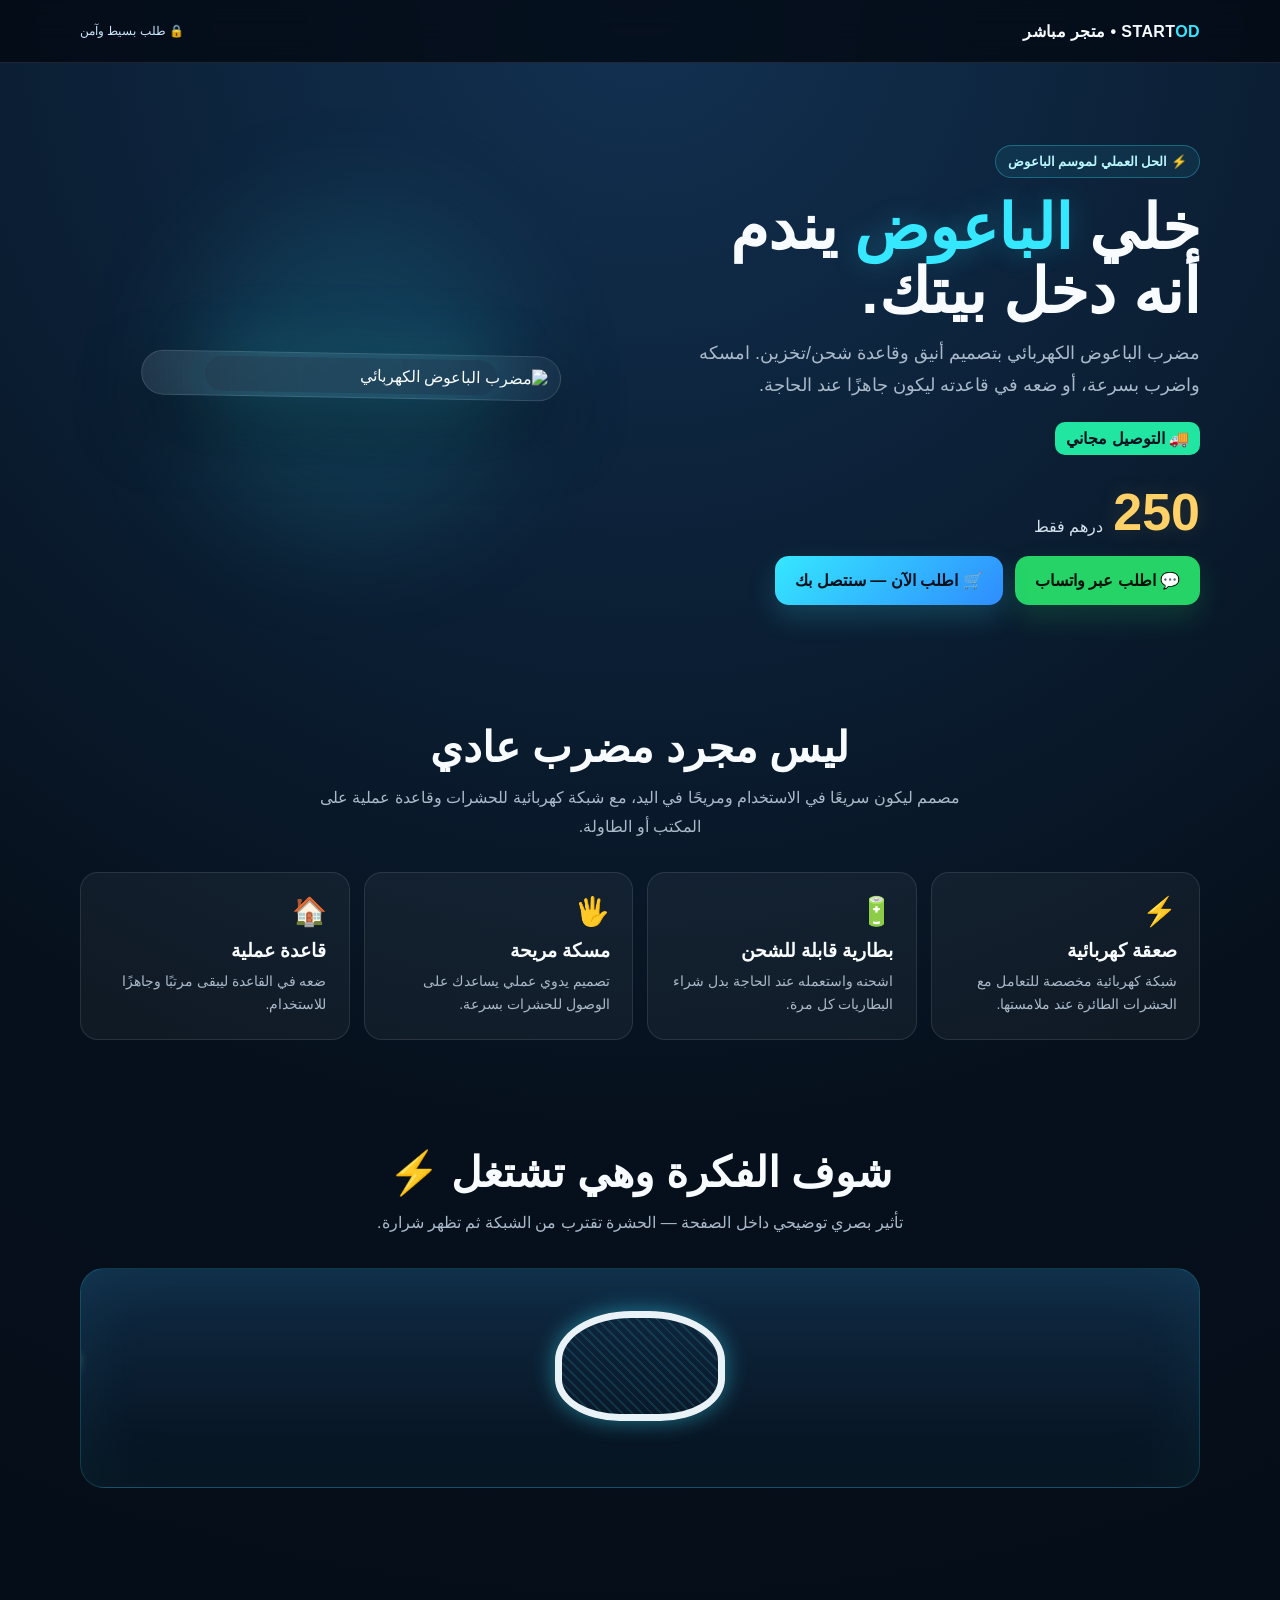
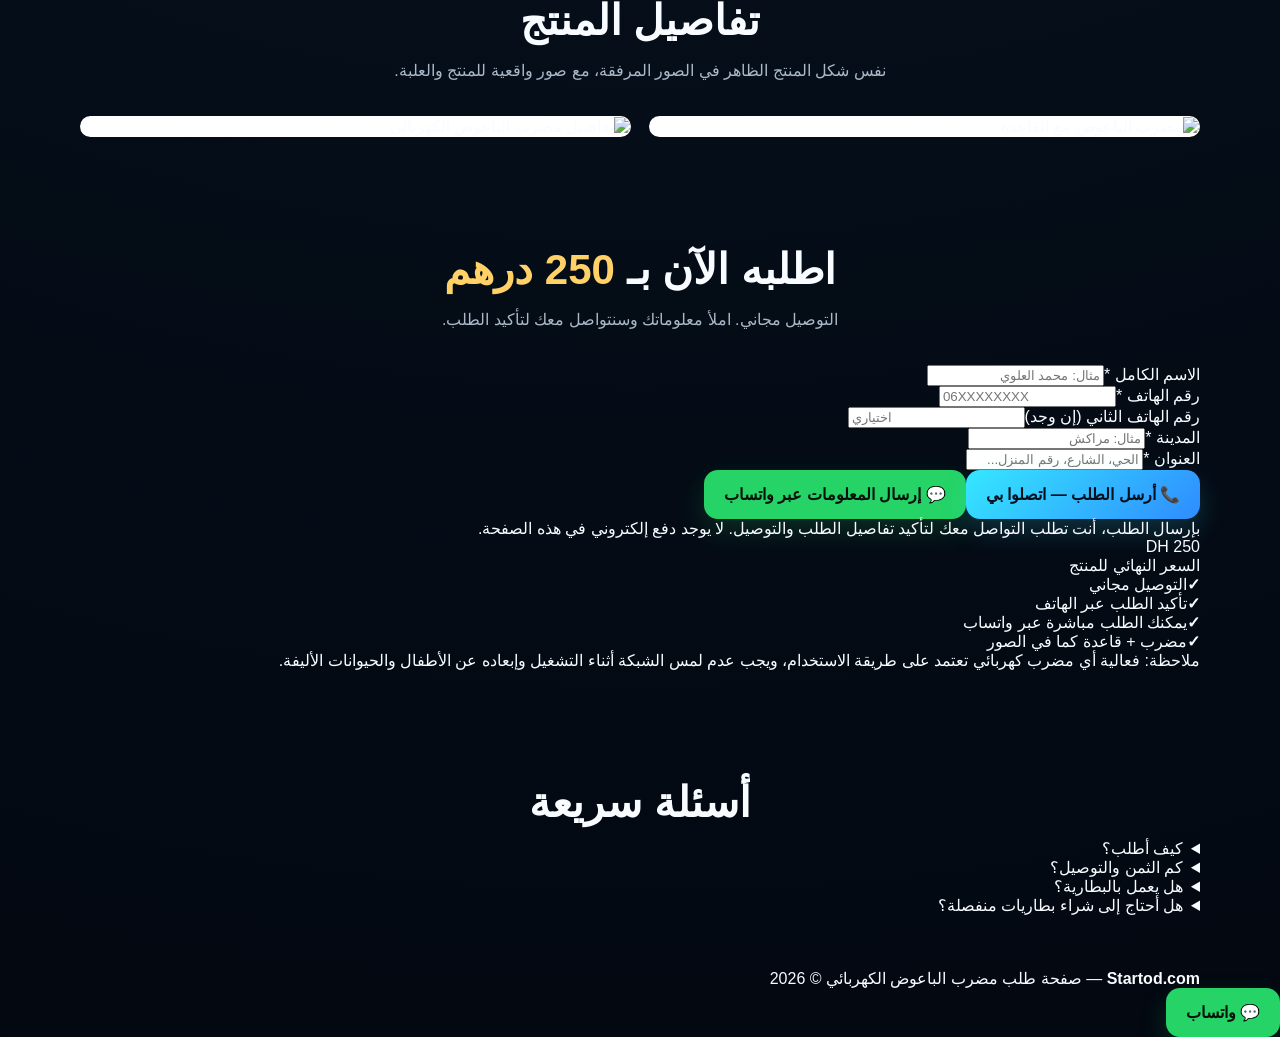
==== index.html @ a4f06d5b "Create mosquito electric swatter landing page" ====
<!doctype html>
<html lang="ar" dir="rtl">
<head>
<meta charset="utf-8">
<meta name="viewport" content="width=device-width,initial-scale=1">
<meta name="theme-color" content="#07111f">
<meta name="description" content="مضرب الباعوض الكهربائي — اطلب الآن بـ 250 درهم والتوصيل مجاني. طلب عبر واتساب أو اترك معلوماتك لنتصل بك.">
<title>مضرب الباعوض الكهربائي | 250 درهم والتوصيل مجاني</title>
<style>
:root{--bg:#06101c;--card:#0d1b2a;--card2:#10243a;--text:#f8fbff;--muted:#a9b9c9;--cyan:#35e7ff;--blue:#3b82f6;--green:#21e6a1;--yellow:#ffd166;--danger:#ff5470;--line:rgba(255,255,255,.1)}
*{box-sizing:border-box}html{scroll-behavior:smooth}body{margin:0;font-family:Tahoma,Arial,sans-serif;background:radial-gradient(circle at 50% 0,#123152 0,#06101c 42%,#030811 100%);color:var(--text);overflow-x:hidden}
a{text-decoration:none;color:inherit}.wrap{width:min(1120px,92%);margin:auto}.top{position:sticky;top:0;z-index:20;background:rgba(3,8,17,.78);backdrop-filter:blur(14px);border-bottom:1px solid var(--line)}.nav{height:62px;display:flex;align-items:center;justify-content:space-between}.brand{font-weight:900;letter-spacing:.4px}.brand span{color:var(--cyan)}.secure{font-size:12px;color:#cde7ff}
.hero{position:relative;padding:42px 0 24px}.hero-grid{display:grid;grid-template-columns:1fr 1fr;gap:38px;align-items:center}.badge{display:inline-flex;gap:8px;align-items:center;padding:8px 12px;border:1px solid rgba(53,231,255,.3);background:rgba(53,231,255,.08);border-radius:999px;color:#baf7ff;font-size:13px;font-weight:700}.hero h1{font-size:clamp(34px,5vw,62px);line-height:1.02;margin:18px 0 14px}.hero h1 em{font-style:normal;color:var(--cyan);text-shadow:0 0 28px rgba(53,231,255,.25)}.hero p{font-size:18px;line-height:1.8;color:var(--muted);margin:0 0 20px}.price{display:flex;align-items:end;gap:10px;margin:20px 0}.price strong{font-size:52px;line-height:.9;color:var(--yellow);text-shadow:0 0 22px rgba(255,209,102,.15)}.price small{color:#d6e2ed;font-size:16px}.shipping{display:inline-block;color:#07111f;background:var(--green);font-weight:900;border-radius:10px;padding:7px 11px;margin-bottom:14px}.actions{display:flex;gap:12px;flex-wrap:wrap}.btn{border:0;border-radius:14px;padding:15px 20px;font-size:16px;font-weight:900;cursor:pointer;display:inline-flex;justify-content:center;align-items:center;gap:9px;transition:.2s transform,.2s box-shadow}.btn:hover{transform:translateY(-2px)}.btn-wa{background:#25d366;color:#06110a;box-shadow:0 12px 28px rgba(37,211,102,.18)}.btn-order{background:linear-gradient(135deg,var(--cyan),#2f8cff);color:#04101b;box-shadow:0 12px 28px rgba(53,231,255,.18)}.btn-ghost{background:transparent;color:white;border:1px solid var(--line)}
.product{position:relative;min-height:540px;display:grid;place-items:center}.product::before{content:"";position:absolute;width:330px;height:330px;border-radius:50%;background:rgba(53,231,255,.12);filter:blur(55px)}.product-card{position:relative;width:min(420px,100%);border:1px solid rgba(255,255,255,.12);border-radius:28px;background:linear-gradient(145deg,rgba(255,255,255,.1),rgba(255,255,255,.035));padding:12px;box-shadow:0 28px 70px rgba(0,0,0,.45);transform:rotate(1deg)}.product-card img{width:100%;display:block;border-radius:20px}.glow{position:absolute;inset:10% 15%;border-radius:30px;box-shadow:0 0 70px rgba(53,231,255,.25);pointer-events:none}
.section{padding:54px 0}.section h2{text-align:center;font-size:clamp(28px,4vw,42px);margin:0 0 12px}.section .sub{text-align:center;color:var(--muted);margin:0 auto 30px;max-width:650px;line-height:1.8}.features{display:grid;grid-template-columns:repeat(4,1fr);gap:14px}.feature{padding:22px;border:1px solid var(--line);background:rgba(255,255,255,.045);border-radius:18px}.icon{font-size:28px}.feature h3{margin:12px 0 8px}.feature p{margin:0;color:var(--muted);line-height:1.7;font-size:14px}
.showcase{display:grid;grid-template-columns:1fr 1fr;gap:18px}.showcase img{width:100%;border-radius:22px;border:1px solid var(--line);background:#fff}
.demo{position:relative;height:220px;overflow:hidden;border-radius:24px;border:1px solid rgba(53,231,255,.2);background:linear-gradient(180deg,#102b45,#06101c);box-shadow:inset 0 0 70px rgba(53,231,255,.07)}.lamp{position:absolute;left:50%;top:42px;transform:translateX(-50%);width:170px;height:110px;border:7px solid #e9f3f7;border-radius:45% 45% 38% 38%;background:repeating-linear-gradient(45deg,rgba(53,231,255,.12) 0 2px,transparent 2px 7px);box-shadow:0 0 22px rgba(53,231,255,.45)}.zap{position:absolute;left:50%;top:83px;transform:translate(-50%,-50%);font-size:52px;opacity:0;animation:zap 2.8s infinite}.mosq{position:absolute;font-size:24px;filter:drop-shadow(0 0 5px #fff);animation:fly 7s linear infinite}.m1{top:30px;left:-40px}.m2{top:155px;left:105%;animation-delay:1.5s}.m3{top:80px;left:-30px;animation-delay:3s}.kill{position:absolute;font-size:24px;opacity:0;animation:kill 7s linear infinite}.k1{top:80px;left:50%;animation-delay:1.2s}.k2{top:100px;left:50%;animation-delay:4.2s}
@keyframes fly{0%{transform:translateX(0) rotate(0)}45%{transform:translateX(45vw) translateY(55px) rotate(20deg)}55%{transform:translateX(50vw) translateY(40px) rotate(-10deg);opacity:1}100%{transform:translateX(110vw) translateY(-40px);opacity:0}}@keyframes zap{0%,55%{opacity:0;transform:translate(-50%,-50%) scale(.7)}58%,65%{opacity:1;transform:translate(-50%,-50%) scale(1.15)}70%,100%{opacity:0}}@keyframes kill{0%,56%{opacity:0;transform:scale(.5) rotate(0)}60%,70%{opacity:1;transform:scale(1.25) rotate(35deg)}100%{opacity:0;transform:scale(.2) rotate(100deg) translateY(50px)}
.order{padding:22px;background:linear-gradient(145deg,rgba(255,255,255,.08),rgba(255,255,255,.035));border:1px solid var(--line);border-radius:24px}.order-grid{display:grid;grid-template-columns:1fr 1fr;gap:24px}.form{display:grid;gap:13px}.field{display:grid;gap:7px}.field label{font-size:13px;color:#dce9f3;font-weight:700}.field input{width:100%;padding:15px 14px;border-radius:12px;border:1px solid rgba(255,255,255,.13);background:#071421;color:white;outline:none;font-size:16px}.field input:focus{border-color:var(--cyan);box-shadow:0 0 0 3px rgba(53,231,255,.08)}.form-note{font-size:12px;color:var(--muted);line-height:1.7}.form-status{min-height:22px;font-size:14px;font-weight:700}.side{padding:26px;border-radius:20px;background:#081522;border:1px solid var(--line);height:max-content}.side .big{font-size:42px;color:var(--yellow);font-weight:900}.checklist{display:grid;gap:11px;margin:20px 0}.check{display:flex;gap:10px;align-items:flex-start;color:#d7e4ed}.check b{color:var(--green)}.mini{font-size:12px;color:#93a7b7;line-height:1.7}
.faq{display:grid;gap:10px;max-width:820px;margin:auto}.faq details{background:rgba(255,255,255,.045);border:1px solid var(--line);border-radius:15px;padding:17px}.faq summary{cursor:pointer;font-weight:800}.faq p{color:var(--muted);line-height:1.8;margin:12px 0 0}
.footer{padding:32px 0 90px;border-top:1px solid var(--line);color:#8ea0b0;text-align:center;font-size:13px}.footer b{color:#dce9f3}.float{position:fixed;left:16px;bottom:16px;z-index:30}.float .btn{padding:14px 17px;border-radius:999px}
.toast{position:fixed;right:16px;bottom:16px;z-index:40;background:#0c1c2b;border:1px solid rgba(53,231,255,.25);padding:13px 15px;border-radius:14px;box-shadow:0 15px 45px rgba(0,0,0,.4);transform:translateY(130px);opacity:0;transition:.35s;max-width:300px;font-size:13px}.toast.show{transform:none;opacity:1}
@media(max-width:820px){.hero-grid,.order-grid,.showcase{grid-template-columns:1fr}.hero{padding-top:28px}.product{min-height:420px}.features{grid-template-columns:1fr 1fr}.hero h1{font-size:42px}.price strong{font-size:46px}}
@media(max-width:480px){.wrap{width:min(94%,560px)}.features{grid-template-columns:1fr}.actions .btn{width:100%}.product-card{max-width:330px}.section{padding:42px 0}.float{left:10px;right:10px}.float .btn{width:100%}}
</style>
</head>
<body>
<div class="top"><div class="wrap nav"><div class="brand">START<span>OD</span> • متجر مباشر</div><div class="secure">🔒 طلب بسيط وآمن</div></div></div>
<main>
<section class="hero"><div class="wrap hero-grid"><div>
<span class="badge">⚡ الحل العملي لموسم الباعوض</span>
<h1>خلي <em>الباعوض</em> يندم أنه دخل بيتك.</h1>
<p>مضرب الباعوض الكهربائي بتصميم أنيق وقاعدة شحن/تخزين. امسكه واضرب بسرعة، أو ضعه في قاعدته ليكون جاهزًا عند الحاجة.</p>
<div class="shipping">🚚 التوصيل مجاني</div>
<div class="price"><strong>250</strong><small>درهم فقط</small></div>
<div class="actions"><a class="btn btn-wa" id="heroWa" href="#" target="_blank" rel="noopener">💬 اطلب عبر واتساب</a><a class="btn btn-order" href="#order">🛒 اطلب الآن — سنتصل بك</a></div>
</div><div class="product"><div class="product-card"><div class="glow"></div><img alt="مضرب الباعوض الكهربائي" src="data:image/jpeg;base64,''' + img1 + '''"></div></div></div></section>
<section class="section"><div class="wrap"><h2>ليس مجرد مضرب عادي</h2><p class="sub">مصمم ليكون سريعًا في الاستخدام ومريحًا في اليد، مع شبكة كهربائية للحشرات وقاعدة عملية على المكتب أو الطاولة.</p><div class="features">
<div class="feature"><div class="icon">⚡</div><h3>صعقة كهربائية</h3><p>شبكة كهربائية مخصصة للتعامل مع الحشرات الطائرة عند ملامستها.</p></div><div class="feature"><div class="icon">🔋</div><h3>بطارية قابلة للشحن</h3><p>اشحنه واستعمله عند الحاجة بدل شراء البطاريات كل مرة.</p></div><div class="feature"><div class="icon">🖐️</div><h3>مسكة مريحة</h3><p>تصميم يدوي عملي يساعدك على الوصول للحشرات بسرعة.</p></div><div class="feature"><div class="icon">🏠</div><h3>قاعدة عملية</h3><p>ضعه في القاعدة ليبقى مرتبًا وجاهزًا للاستخدام.</p></div>
</div></div></section>
<section class="section"><div class="wrap"><h2>شوف الفكرة وهي تشتغل ⚡</h2><p class="sub">تأثير بصري توضيحي داخل الصفحة — الحشرة تقترب من الشبكة ثم تظهر شرارة.</p><div class="demo"><div class="lamp"></div><div class="zap">⚡</div><div class="mosq m1">🦟</div><div class="mosq m2">🦟</div><div class="mosq m3">🦟</div><div class="kill k1">💥</div><div class="kill k2">💥</div></div></div></section>
<section class="section"><div class="wrap"><h2>تفاصيل المنتج</h2><p class="sub">نفس شكل المنتج الظاهر في الصور المرفقة، مع صور واقعية للمنتج والعلبة.</p><div class="showcase"><img alt="مضرب الباعوض مع القاعدة" src="data:image/jpeg;base64,''' + img2 + '''"><img alt="تفاصيل مضرب الباعوض الكهربائي" src="data:image/jpeg;base64,''' + img1 + '''"></div></div></section>
<section class="section" id="order"><div class="wrap"><h2>اطلبه الآن بـ <span style="color:var(--yellow)">250 درهم</span></h2><p class="sub">التوصيل مجاني. املأ معلوماتك وسنتواصل معك لتأكيد الطلب.</p><div class="order-grid"><div class="order"><form class="form" id="orderForm">
<div class="field"><label>الاسم الكامل *</label><input name="fullName" autocomplete="name" required placeholder="مثال: محمد العلوي"></div><div class="field"><label>رقم الهاتف *</label><input name="phone" type="tel" inputmode="tel" autocomplete="tel" required placeholder="06XXXXXXXX"></div><div class="field"><label>رقم الهاتف الثاني (إن وجد)</label><input name="phone2" type="tel" inputmode="tel" placeholder="اختياري"></div><div class="field"><label>المدينة *</label><input name="city" autocomplete="address-level2" required placeholder="مثال: مراكش"></div><div class="field"><label>العنوان *</label><input name="address" autocomplete="street-address" required placeholder="الحي، الشارع، رقم المنزل..."></div>
<button class="btn btn-order" type="submit">📞 أرسل الطلب — اتصلوا بي</button><button class="btn btn-wa" type="button" id="formWa">💬 إرسال المعلومات عبر واتساب</button><div class="form-status" id="status"></div><div class="form-note">بإرسال الطلب، أنت تطلب التواصل معك لتأكيد تفاصيل الطلب والتوصيل. لا يوجد دفع إلكتروني في هذه الصفحة.</div>
</form></div><aside class="side"><div class="big">250 DH</div><div>السعر النهائي للمنتج</div><div class="checklist"><div class="check"><b>✓</b><span>التوصيل مجاني</span></div><div class="check"><b>✓</b><span>تأكيد الطلب عبر الهاتف</span></div><div class="check"><b>✓</b><span>يمكنك الطلب مباشرة عبر واتساب</span></div><div class="check"><b>✓</b><span>مضرب + قاعدة كما في الصور</span></div></div><div class="mini">ملاحظة: فعالية أي مضرب كهربائي تعتمد على طريقة الاستخدام، ويجب عدم لمس الشبكة أثناء التشغيل وإبعاده عن الأطفال والحيوانات الأليفة.</div></aside></div></div></section>
<section class="section"><div class="wrap"><h2>أسئلة سريعة</h2><div class="faq"><details><summary>كيف أطلب؟</summary><p>إما تضغط على واتساب وترسل الطلب، أو تملأ النموذج وسنتصل بك لتأكيده.</p></details><details><summary>كم الثمن والتوصيل؟</summary><p>الثمن 250 درهم والتوصيل مجاني حسب العرض المعروض في هذه الصفحة.</p></details><details><summary>هل يعمل بالبطارية؟</summary><p>نعم، هذا الموديل مصمم ببطارية قابلة للشحن وقاعدة عملية للاحتفاظ به.</p></details><details><summary>هل أحتاج إلى شراء بطاريات منفصلة؟</summary><p>لا، يتم شحن البطارية بدل الاعتماد على بطاريات قابلة للاستبدال.</p></details></div></div></section>
</main><footer class="footer"><div class="wrap"><b>Startod.com</b> — صفحة طلب مضرب الباعوض الكهربائي © 2026</div></footer><div class="float"><a class="btn btn-wa" id="floatWa" href="#" target="_blank" rel="noopener">💬 واتساب</a></div><div class="toast" id="toast"></div>
<script>
const WHATSAPP="212715085109";
const GOOGLE_SCRIPT_URL="YOUR_GOOGLE_APPS_SCRIPT_WEB_APP_URL";
const waUrl="https://wa.me/"+WHATSAPP+"?text="+encodeURIComponent("السلام عليكم، أريد طلب مضرب الباعوض الكهربائي بسعر 250 درهم والتوصيل مجاني.");
["heroWa","floatWa"].forEach(id=>document.getElementById(id).href=waUrl);
const form=document.getElementById("orderForm"),status=document.getElementById("status"),toast=document.getElementById("toast");
function showToast(t){toast.textContent=t;toast.classList.add("show");setTimeout(()=>toast.classList.remove("show"),4200)}
function values(){return Object.fromEntries(new FormData(form).entries())}
function waWithForm(){const v=values();if(!v.fullName||!v.phone||!v.city||!v.address){form.reportValidity();return}const text=`السلام عليكم، أريد طلب مضرب الباعوض الكهربائي.\n\nالاسم: ${v.fullName}\nالهاتف: ${v.phone}\nالهاتف الثاني: ${v.phone2||"—"}\nالمدينة: ${v.city}\nالعنوان: ${v.address}\n\nالسعر: 250 درهم\nالتوصيل: مجاني`;window.open("https://wa.me/"+WHATSAPP+"?text="+encodeURIComponent(text),"_blank","noopener")}
document.getElementById("formWa").addEventListener("click",waWithForm);
form.addEventListener("submit",async e=>{e.preventDefault();const v=values();status.textContent="";if(GOOGLE_SCRIPT_URL==="YOUR_GOOGLE_APPS_SCRIPT_WEB_APP_URL"){status.textContent="⚠️ النموذج جاهز، لكن يجب إضافة رابط Google Apps Script في إعدادات الصفحة.";status.style.color="#ffd166";return}const payload={...v,product:"مضرب الباعوض الكهربائي",price:250,currency:"MAD",source:location.hostname||"Startod.com",createdAt:new Date().toISOString()};const btn=form.querySelector('button[type="submit"]');btn.disabled=true;btn.textContent="⏳ جارٍ إرسال الطلب...";try{await fetch(GOOGLE_SCRIPT_URL,{method:"POST",mode:"no-cors",headers:{"Content-Type":"text/plain;charset=utf-8"},body:JSON.stringify(payload)});status.textContent="✅ تم إرسال معلوماتك. سنتواصل معك لتأكيد الطلب.";status.style.color="#21e6a1";form.reset();showToast("تم تسجيل الطلب — شكرًا لثقتك ❤️")}catch(err){status.textContent="حدث خطأ في الإرسال. يمكنك الطلب مباشرة عبر واتساب.";status.style.color="#ff8a9a"}finally{btn.disabled=false;btn.textContent="📞 أرسل الطلب — اتصلوا بي"}});
setInterval(()=>{const messages=["⚡ جرّب الطلب عبر واتساب الآن","🚚 التوصيل مجاني","💬 تأكيد الطلب يتم بالتواصل معك","250 DH — السعر واضح بدون مفاجآت"];showToast(messages[Math.floor(Math.random()*messages.length)])},11000);
</script>
</body></html>
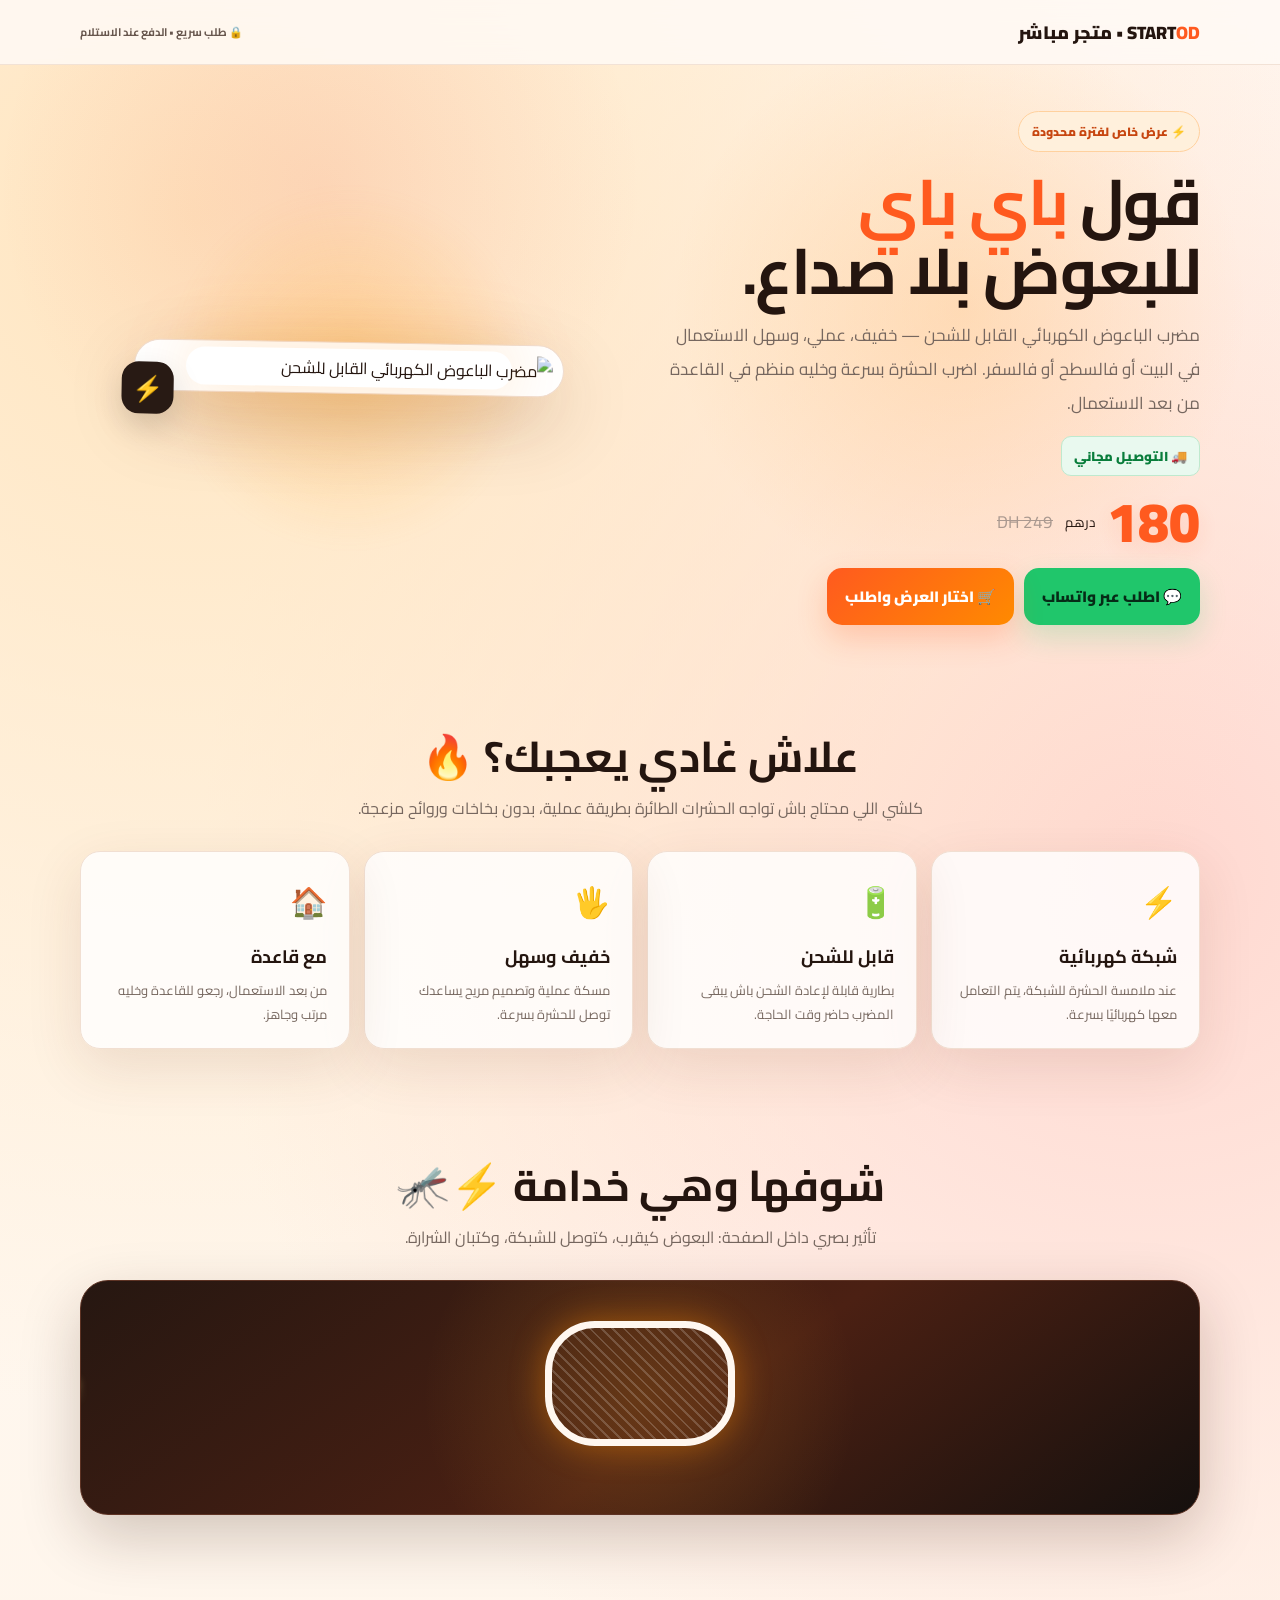
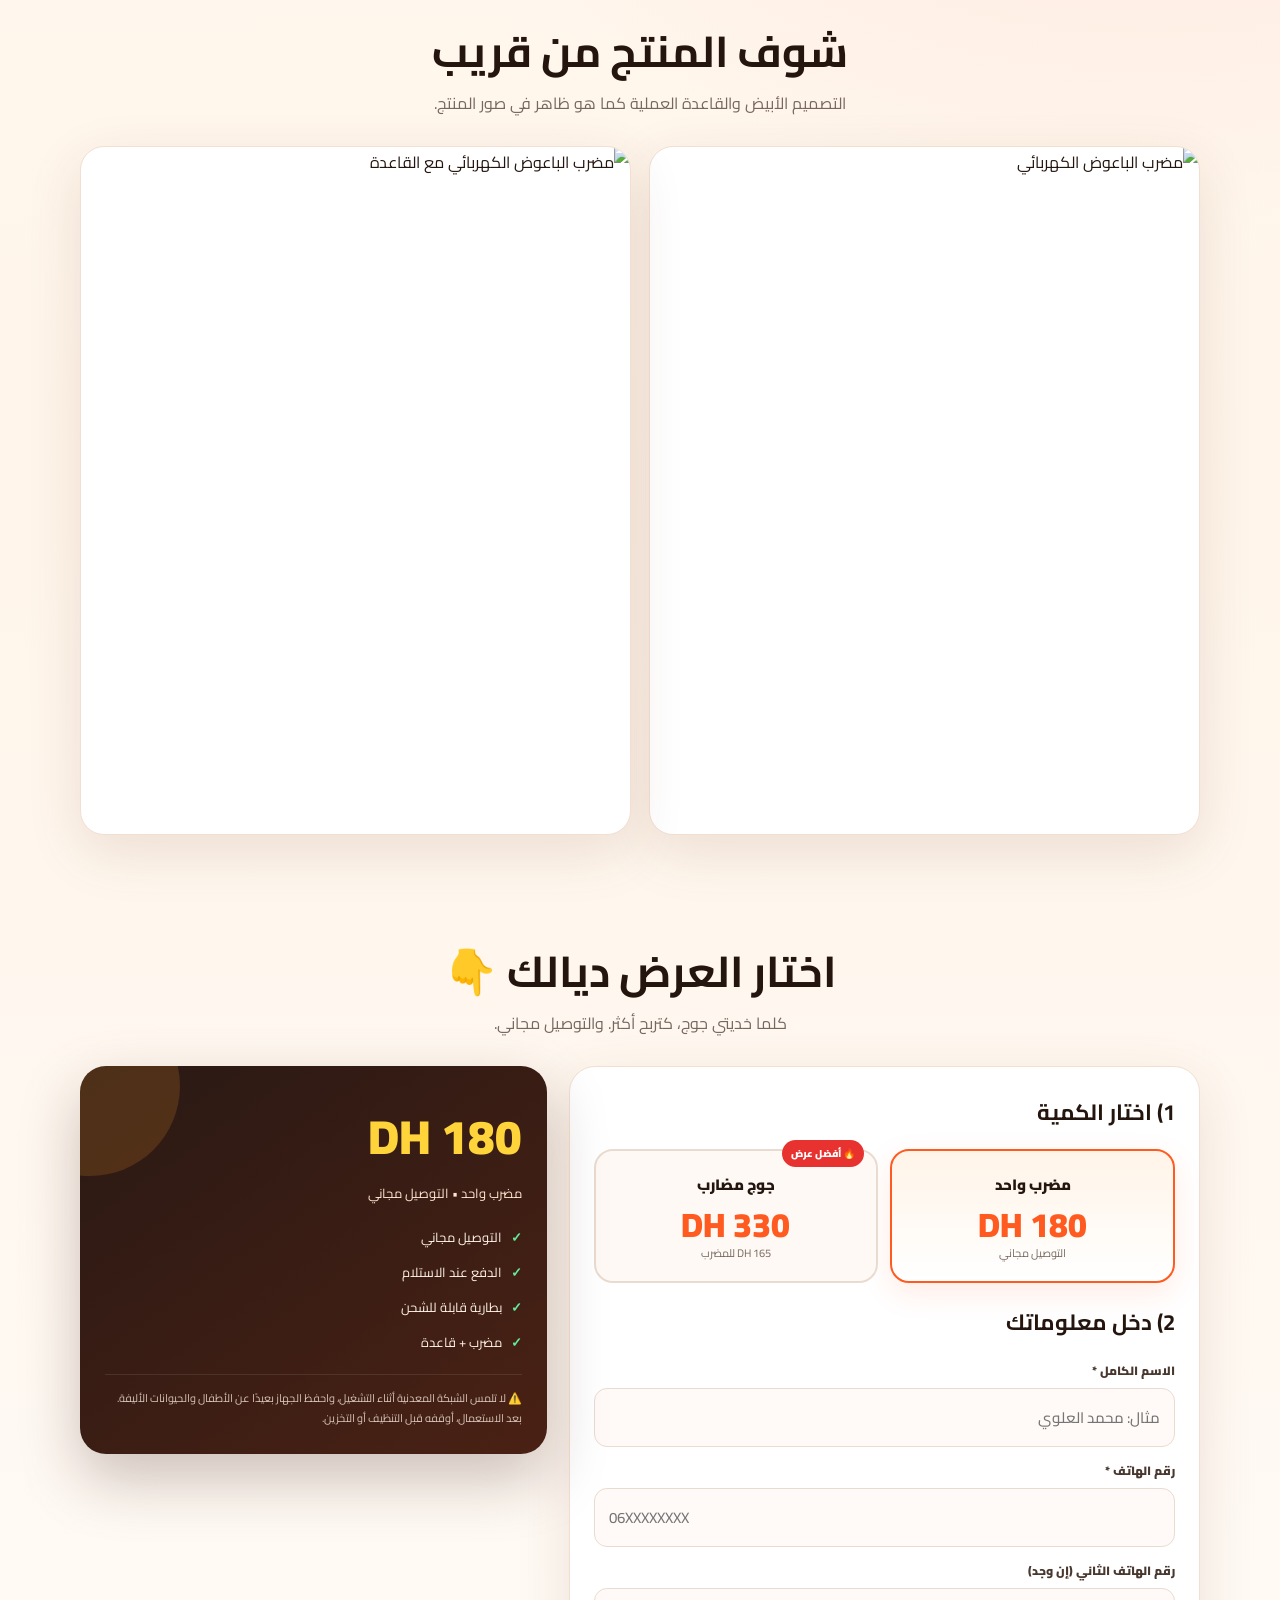
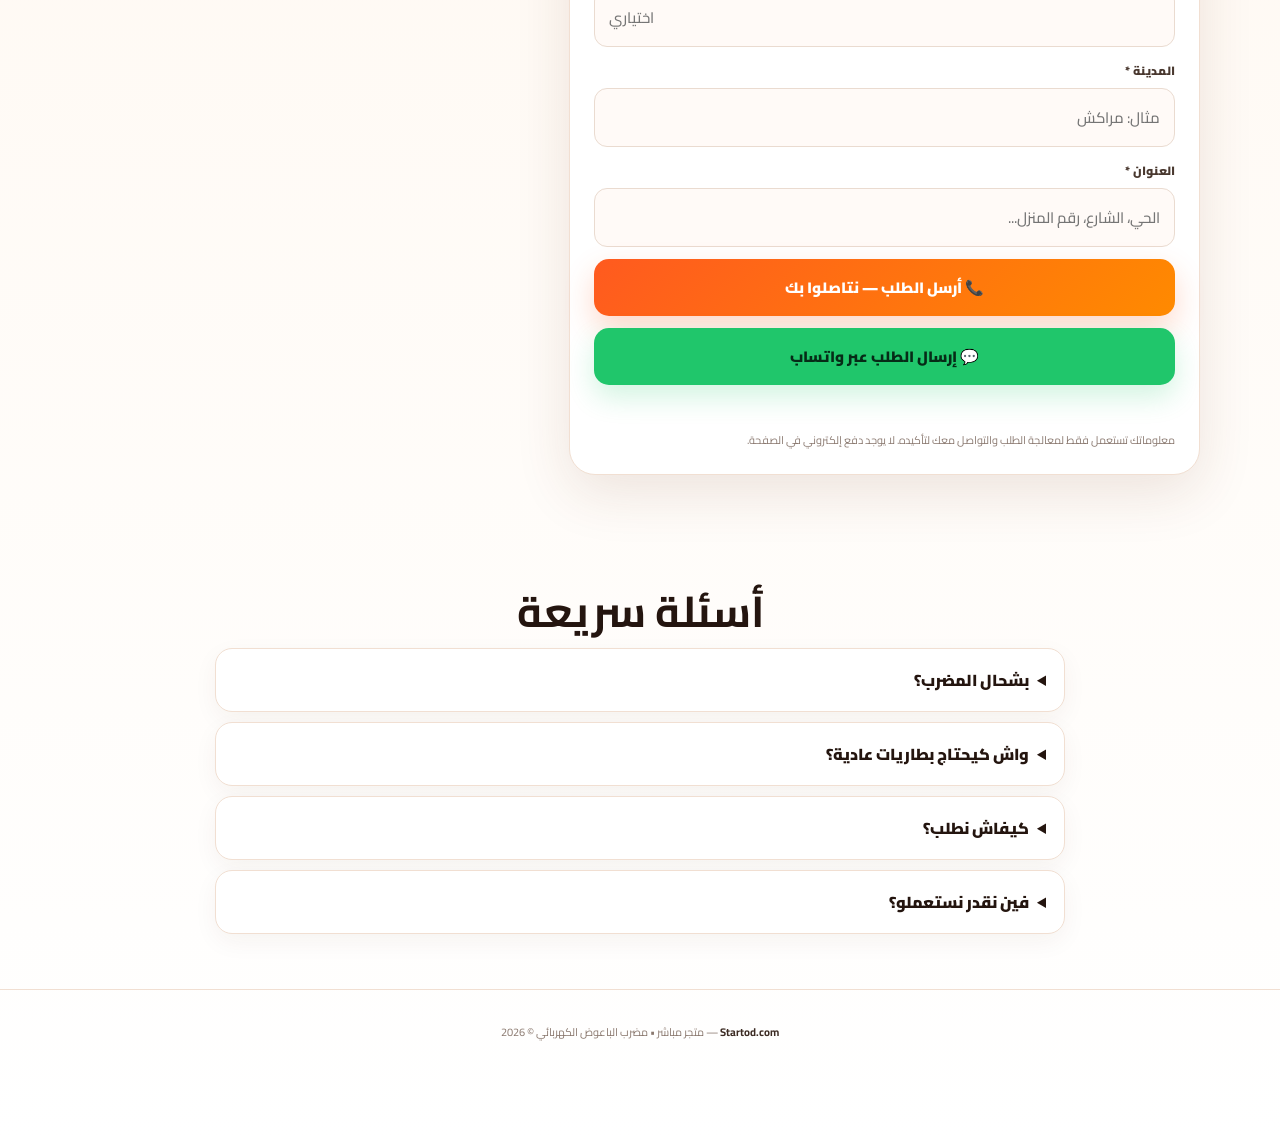
==== commit 695ecb16: "Redesign product landing page for desktop and mobile with Moroccan Arabic typography, new offers 180" ====
--- a/index.html
+++ b/index.html
@@ -2,61 +2,88 @@
 <html lang="ar" dir="rtl">
 <head>
 <meta charset="utf-8">
-<meta name="viewport" content="width=device-width,initial-scale=1">
-<meta name="theme-color" content="#07111f">
-<meta name="description" content="مضرب الباعوض الكهربائي — اطلب الآن بـ 250 درهم والتوصيل مجاني. طلب عبر واتساب أو اترك معلوماتك لنتصل بك.">
-<title>مضرب الباعوض الكهربائي | 250 درهم والتوصيل مجاني</title>
+<meta name="viewport" content="width=device-width,initial-scale=1,viewport-fit=cover">
+<meta name="theme-color" content="#ff5a1f">
+<meta name="description" content="مضرب الباعوض الكهربائي القابل للشحن — عرض 180 درهم أو 2 بــ330 درهم والتوصيل مجاني. اطلب الآن.">
+<title>مضرب الباعوض الكهربائي | 180 درهم والتوصيل مجاني</title>
+<link rel="preconnect" href="https://fonts.googleapis.com">
+<link rel="preconnect" href="https://fonts.gstatic.com" crossorigin>
+<link href="https://fonts.googleapis.com/css2?family=Cairo:wght@400;500;600;700;800;900&display=swap" rel="stylesheet">
 <style>
-:root{--bg:#06101c;--card:#0d1b2a;--card2:#10243a;--text:#f8fbff;--muted:#a9b9c9;--cyan:#35e7ff;--blue:#3b82f6;--green:#21e6a1;--yellow:#ffd166;--danger:#ff5470;--line:rgba(255,255,255,.1)}
-*{box-sizing:border-box}html{scroll-behavior:smooth}body{margin:0;font-family:Tahoma,Arial,sans-serif;background:radial-gradient(circle at 50% 0,#123152 0,#06101c 42%,#030811 100%);color:var(--text);overflow-x:hidden}
-a{text-decoration:none;color:inherit}.wrap{width:min(1120px,92%);margin:auto}.top{position:sticky;top:0;z-index:20;background:rgba(3,8,17,.78);backdrop-filter:blur(14px);border-bottom:1px solid var(--line)}.nav{height:62px;display:flex;align-items:center;justify-content:space-between}.brand{font-weight:900;letter-spacing:.4px}.brand span{color:var(--cyan)}.secure{font-size:12px;color:#cde7ff}
-.hero{position:relative;padding:42px 0 24px}.hero-grid{display:grid;grid-template-columns:1fr 1fr;gap:38px;align-items:center}.badge{display:inline-flex;gap:8px;align-items:center;padding:8px 12px;border:1px solid rgba(53,231,255,.3);background:rgba(53,231,255,.08);border-radius:999px;color:#baf7ff;font-size:13px;font-weight:700}.hero h1{font-size:clamp(34px,5vw,62px);line-height:1.02;margin:18px 0 14px}.hero h1 em{font-style:normal;color:var(--cyan);text-shadow:0 0 28px rgba(53,231,255,.25)}.hero p{font-size:18px;line-height:1.8;color:var(--muted);margin:0 0 20px}.price{display:flex;align-items:end;gap:10px;margin:20px 0}.price strong{font-size:52px;line-height:.9;color:var(--yellow);text-shadow:0 0 22px rgba(255,209,102,.15)}.price small{color:#d6e2ed;font-size:16px}.shipping{display:inline-block;color:#07111f;background:var(--green);font-weight:900;border-radius:10px;padding:7px 11px;margin-bottom:14px}.actions{display:flex;gap:12px;flex-wrap:wrap}.btn{border:0;border-radius:14px;padding:15px 20px;font-size:16px;font-weight:900;cursor:pointer;display:inline-flex;justify-content:center;align-items:center;gap:9px;transition:.2s transform,.2s box-shadow}.btn:hover{transform:translateY(-2px)}.btn-wa{background:#25d366;color:#06110a;box-shadow:0 12px 28px rgba(37,211,102,.18)}.btn-order{background:linear-gradient(135deg,var(--cyan),#2f8cff);color:#04101b;box-shadow:0 12px 28px rgba(53,231,255,.18)}.btn-ghost{background:transparent;color:white;border:1px solid var(--line)}
-.product{position:relative;min-height:540px;display:grid;place-items:center}.product::before{content:"";position:absolute;width:330px;height:330px;border-radius:50%;background:rgba(53,231,255,.12);filter:blur(55px)}.product-card{position:relative;width:min(420px,100%);border:1px solid rgba(255,255,255,.12);border-radius:28px;background:linear-gradient(145deg,rgba(255,255,255,.1),rgba(255,255,255,.035));padding:12px;box-shadow:0 28px 70px rgba(0,0,0,.45);transform:rotate(1deg)}.product-card img{width:100%;display:block;border-radius:20px}.glow{position:absolute;inset:10% 15%;border-radius:30px;box-shadow:0 0 70px rgba(53,231,255,.25);pointer-events:none}
-.section{padding:54px 0}.section h2{text-align:center;font-size:clamp(28px,4vw,42px);margin:0 0 12px}.section .sub{text-align:center;color:var(--muted);margin:0 auto 30px;max-width:650px;line-height:1.8}.features{display:grid;grid-template-columns:repeat(4,1fr);gap:14px}.feature{padding:22px;border:1px solid var(--line);background:rgba(255,255,255,.045);border-radius:18px}.icon{font-size:28px}.feature h3{margin:12px 0 8px}.feature p{margin:0;color:var(--muted);line-height:1.7;font-size:14px}
-.showcase{display:grid;grid-template-columns:1fr 1fr;gap:18px}.showcase img{width:100%;border-radius:22px;border:1px solid var(--line);background:#fff}
-.demo{position:relative;height:220px;overflow:hidden;border-radius:24px;border:1px solid rgba(53,231,255,.2);background:linear-gradient(180deg,#102b45,#06101c);box-shadow:inset 0 0 70px rgba(53,231,255,.07)}.lamp{position:absolute;left:50%;top:42px;transform:translateX(-50%);width:170px;height:110px;border:7px solid #e9f3f7;border-radius:45% 45% 38% 38%;background:repeating-linear-gradient(45deg,rgba(53,231,255,.12) 0 2px,transparent 2px 7px);box-shadow:0 0 22px rgba(53,231,255,.45)}.zap{position:absolute;left:50%;top:83px;transform:translate(-50%,-50%);font-size:52px;opacity:0;animation:zap 2.8s infinite}.mosq{position:absolute;font-size:24px;filter:drop-shadow(0 0 5px #fff);animation:fly 7s linear infinite}.m1{top:30px;left:-40px}.m2{top:155px;left:105%;animation-delay:1.5s}.m3{top:80px;left:-30px;animation-delay:3s}.kill{position:absolute;font-size:24px;opacity:0;animation:kill 7s linear infinite}.k1{top:80px;left:50%;animation-delay:1.2s}.k2{top:100px;left:50%;animation-delay:4.2s}
-@keyframes fly{0%{transform:translateX(0) rotate(0)}45%{transform:translateX(45vw) translateY(55px) rotate(20deg)}55%{transform:translateX(50vw) translateY(40px) rotate(-10deg);opacity:1}100%{transform:translateX(110vw) translateY(-40px);opacity:0}}@keyframes zap{0%,55%{opacity:0;transform:translate(-50%,-50%) scale(.7)}58%,65%{opacity:1;transform:translate(-50%,-50%) scale(1.15)}70%,100%{opacity:0}}@keyframes kill{0%,56%{opacity:0;transform:scale(.5) rotate(0)}60%,70%{opacity:1;transform:scale(1.25) rotate(35deg)}100%{opacity:0;transform:scale(.2) rotate(100deg) translateY(50px)}
-.order{padding:22px;background:linear-gradient(145deg,rgba(255,255,255,.08),rgba(255,255,255,.035));border:1px solid var(--line);border-radius:24px}.order-grid{display:grid;grid-template-columns:1fr 1fr;gap:24px}.form{display:grid;gap:13px}.field{display:grid;gap:7px}.field label{font-size:13px;color:#dce9f3;font-weight:700}.field input{width:100%;padding:15px 14px;border-radius:12px;border:1px solid rgba(255,255,255,.13);background:#071421;color:white;outline:none;font-size:16px}.field input:focus{border-color:var(--cyan);box-shadow:0 0 0 3px rgba(53,231,255,.08)}.form-note{font-size:12px;color:var(--muted);line-height:1.7}.form-status{min-height:22px;font-size:14px;font-weight:700}.side{padding:26px;border-radius:20px;background:#081522;border:1px solid var(--line);height:max-content}.side .big{font-size:42px;color:var(--yellow);font-weight:900}.checklist{display:grid;gap:11px;margin:20px 0}.check{display:flex;gap:10px;align-items:flex-start;color:#d7e4ed}.check b{color:var(--green)}.mini{font-size:12px;color:#93a7b7;line-height:1.7}
-.faq{display:grid;gap:10px;max-width:820px;margin:auto}.faq details{background:rgba(255,255,255,.045);border:1px solid var(--line);border-radius:15px;padding:17px}.faq summary{cursor:pointer;font-weight:800}.faq p{color:var(--muted);line-height:1.8;margin:12px 0 0}
-.footer{padding:32px 0 90px;border-top:1px solid var(--line);color:#8ea0b0;text-align:center;font-size:13px}.footer b{color:#dce9f3}.float{position:fixed;left:16px;bottom:16px;z-index:30}.float .btn{padding:14px 17px;border-radius:999px}
-.toast{position:fixed;right:16px;bottom:16px;z-index:40;background:#0c1c2b;border:1px solid rgba(53,231,255,.25);padding:13px 15px;border-radius:14px;box-shadow:0 15px 45px rgba(0,0,0,.4);transform:translateY(130px);opacity:0;transition:.35s;max-width:300px;font-size:13px}.toast.show{transform:none;opacity:1}
-@media(max-width:820px){.hero-grid,.order-grid,.showcase{grid-template-columns:1fr}.hero{padding-top:28px}.product{min-height:420px}.features{grid-template-columns:1fr 1fr}.hero h1{font-size:42px}.price strong{font-size:46px}}
-@media(max-width:480px){.wrap{width:min(94%,560px)}.features{grid-template-columns:1fr}.actions .btn{width:100%}.product-card{max-width:330px}.section{padding:42px 0}.float{left:10px;right:10px}.float .btn{width:100%}}
+:root{--bg:#fff8f1;--paper:#fff;--ink:#24150f;--muted:#76675f;--orange:#ff5a1f;--orange2:#ff8a00;--red:#e8322f;--yellow:#ffd43b;--green:#18a957;--cream:#fff0df;--line:#f1dfd2;--shadow:0 18px 55px rgba(104,53,24,.12)}
+*{box-sizing:border-box}html{scroll-behavior:smooth}body{margin:0;font-family:'Cairo',Tahoma,Arial,sans-serif;background:radial-gradient(circle at 15% 5%,#ffe5bf 0,transparent 28%),radial-gradient(circle at 90% 20%,#ffd8d0 0,transparent 26%),linear-gradient(180deg,#fffaf5 0%,#fff5ea 48%,#fff 100%);color:var(--ink);overflow-x:hidden}a{text-decoration:none;color:inherit}.wrap{width:min(1120px,92%);margin:auto}
+.top{position:sticky;top:0;z-index:50;background:rgba(255,250,245,.86);backdrop-filter:blur(14px);border-bottom:1px solid rgba(241,223,210,.9)}.nav{height:64px;display:flex;align-items:center;justify-content:space-between}.brand{font-weight:900;font-size:18px}.brand span{color:var(--orange)}.secure{font-size:11px;color:#67564d;font-weight:700}
+.hero{position:relative;padding:28px 0 32px}.hero:before{content:"";position:absolute;inset:0;z-index:-1;background:radial-gradient(circle at 75% 40%,rgba(255,138,0,.16),transparent 28%),radial-gradient(circle at 25% 20%,rgba(232,50,47,.1),transparent 30%)}.hero-grid{display:grid;grid-template-columns:1fr 1fr;gap:46px;align-items:center}.badge{display:inline-flex;gap:8px;align-items:center;padding:8px 13px;border-radius:999px;background:#fff0dc;border:1px solid #ffd19e;color:#c74610;font-size:12px;font-weight:900}.hero h1{font-size:clamp(36px,5vw,64px);line-height:1.08;margin:16px 0 12px;letter-spacing:-1.5px}.hero h1 em{font-style:normal;color:var(--orange)}.hero p{font-size:17px;line-height:2;color:var(--muted);margin:0 0 16px}.shipping{display:inline-flex;align-items:center;gap:7px;background:#e9f9ef;color:#087d3b;border:1px solid #bfe9ce;padding:7px 12px;border-radius:10px;font-weight:900;font-size:13px}.price-row{display:flex;align-items:center;gap:12px;margin:18px 0}.price{font-size:56px;line-height:1;color:var(--orange);font-weight:900;text-shadow:0 7px 20px rgba(255,90,31,.12)}.price small{font-size:16px;color:#6b574d;font-weight:800}.old{font-size:17px;color:#aa9990;text-decoration:line-through}.actions{display:flex;gap:10px;flex-wrap:wrap}.btn{border:0;border-radius:15px;padding:14px 18px;font-family:inherit;font-size:15px;font-weight:900;cursor:pointer;display:inline-flex;justify-content:center;align-items:center;gap:8px;transition:.2s transform,.2s box-shadow}.btn:hover{transform:translateY(-2px)}.btn-wa{background:#20c66b;color:#062b17;box-shadow:0 12px 28px rgba(32,198,107,.2)}.btn-order{background:linear-gradient(135deg,var(--orange),var(--orange2));color:#fff;box-shadow:0 13px 30px rgba(255,90,31,.23)}.btn-dark{background:#281a14;color:#fff}
+.product{position:relative;min-height:550px;display:grid;place-items:center}.product:before{content:"";position:absolute;width:370px;height:370px;border-radius:50%;background:radial-gradient(circle,#ffb13b55,#ff5a1f00 68%);filter:blur(8px)}.product-card{position:relative;width:min(430px,100%);padding:10px;border-radius:30px;background:#fff;border:1px solid #f0ddd0;box-shadow:0 28px 75px rgba(82,39,18,.2);transform:rotate(1deg)}.product-card:after{content:"⚡";position:absolute;left:-13px;top:22px;width:52px;height:52px;border-radius:17px;display:grid;place-items:center;background:#281a14;color:var(--yellow);font-size:25px;box-shadow:0 12px 30px #0002}.product-card img{width:100%;height:auto;display:block;border-radius:22px;object-fit:cover}.pulse{position:absolute;inset:12%;border-radius:28px;box-shadow:0 0 70px rgba(255,138,0,.28);pointer-events:none}
+.section{padding:55px 0}.section h2{text-align:center;font-size:clamp(28px,4vw,43px);line-height:1.25;margin:0 0 9px}.sub{text-align:center;color:var(--muted);max-width:690px;margin:0 auto 28px;line-height:1.9}.features{display:grid;grid-template-columns:repeat(4,1fr);gap:14px}.feature{padding:22px;border-radius:20px;background:rgba(255,255,255,.82);border:1px solid var(--line);box-shadow:var(--shadow)}.icon{font-size:30px}.feature h3{margin:10px 0 6px;font-size:18px}.feature p{margin:0;color:var(--muted);line-height:1.8;font-size:13px}
+.demo{position:relative;height:235px;overflow:hidden;border-radius:28px;background:linear-gradient(145deg,#261711,#4b2013 55%,#15100e);box-shadow:0 22px 60px rgba(48,22,11,.22);border:1px solid #5e3324}.demo:before{content:"";position:absolute;inset:0;background:radial-gradient(circle at 50% 50%,rgba(255,178,40,.17),transparent 38%)}.grid-shape{position:absolute;left:50%;top:40px;transform:translateX(-50%);width:190px;height:125px;border:7px solid #fff7ef;border-radius:50px;background:repeating-linear-gradient(45deg,rgba(255,255,255,.18) 0 2px,transparent 2px 8px);box-shadow:0 0 34px #ff8a0070}.zap{position:absolute;left:50%;top:96px;transform:translate(-50%,-50%);font-size:64px;opacity:0;animation:zap 2.7s infinite}.mosq{position:absolute;font-size:24px;animation:fly 7s linear infinite;filter:drop-shadow(0 0 5px #ffd76b)}.m1{top:25px;left:-40px}.m2{top:160px;left:105%;animation-delay:1.6s}.m3{top:85px;left:-30px;animation-delay:3.1s}.kill{position:absolute;font-size:28px;opacity:0;animation:kill 7s linear infinite}.k1{top:87px;left:50%;animation-delay:1.15s}.k2{top:105px;left:50%;animation-delay:4.25s}@keyframes fly{0%{transform:translateX(0) rotate(0)}45%{transform:translateX(45vw) translateY(55px) rotate(18deg)}55%{transform:translateX(50vw) translateY(42px) rotate(-8deg)}100%{transform:translateX(110vw) translateY(-45px);opacity:0}}@keyframes zap{0%,55%{opacity:0;transform:translate(-50%,-50%) scale(.65)}58%,67%{opacity:1;transform:translate(-50%,-50%) scale(1.18)}72%,100%{opacity:0}}@keyframes kill{0%,56%{opacity:0;transform:scale(.4) rotate(0)}60%,72%{opacity:1;transform:scale(1.25) rotate(35deg)}100%{opacity:0;transform:scale(.2) rotate(100deg) translateY(50px)}}
+.showcase{display:grid;grid-template-columns:1fr 1fr;gap:18px}.showcase img{width:100%;display:block;aspect-ratio:4/5;object-fit:cover;border-radius:24px;border:1px solid var(--line);background:#fff;box-shadow:var(--shadow)}
+.offer-wrap{display:grid;grid-template-columns:1.15fr .85fr;gap:22px;align-items:start}.order{padding:24px;border-radius:26px;background:#fff;border:1px solid var(--line);box-shadow:var(--shadow)}.order h3{margin:0 0 16px;font-size:22px}.packs{display:grid;grid-template-columns:1fr 1fr;gap:12px;margin-bottom:18px}.pack{position:relative;padding:18px;border:2px solid #eadbd0;border-radius:19px;background:#fff9f5;text-align:center;cursor:pointer;transition:.2s}.pack:hover{transform:translateY(-2px)}.pack.active{border-color:var(--orange);background:linear-gradient(180deg,#fff4e8,#fff);box-shadow:0 10px 30px rgba(255,90,31,.12)}.pack .tag{position:absolute;top:-11px;right:12px;background:var(--red);color:#fff;padding:4px 9px;border-radius:999px;font-size:10px;font-weight:900}.pack .qty{font-size:15px;font-weight:900}.pack .packprice{font-size:34px;color:var(--orange);font-weight:900;line-height:1.1;margin-top:7px}.pack .each{font-size:11px;color:var(--muted)}.form{display:grid;gap:12px}.field{display:grid;gap:6px}.field label{font-size:12px;font-weight:900;color:#49382f}.field input{width:100%;padding:14px;border-radius:13px;border:1px solid #eadbd0;background:#fffaf7;color:var(--ink);outline:none;font:500 15px 'Cairo',Tahoma,sans-serif}.field input:focus{border-color:var(--orange);box-shadow:0 0 0 3px rgba(255,90,31,.1)}.form-status{min-height:22px;font-size:13px;font-weight:800}.form-note{font-size:11px;line-height:1.7;color:#8b7a71}.side{position:sticky;top:85px;padding:25px;border-radius:26px;background:linear-gradient(145deg,#291914,#4a2114);color:#fff;box-shadow:0 25px 60px rgba(57,25,14,.25);overflow:hidden}.side:before{content:"";position:absolute;width:180px;height:180px;border-radius:50%;left:-80px;top:-70px;background:#ff9d2d2b}.side>*{position:relative}.side .big{font-size:48px;color:var(--yellow);font-weight:900}.side .deal{font-size:13px;color:#ffe6cf}.checklist{display:grid;gap:11px;margin:20px 0}.check{display:flex;gap:9px;align-items:flex-start;color:#fff3e8;font-size:13px}.check b{color:#63ed9d}.mini{font-size:11px;color:#d7c4b8;line-height:1.8;border-top:1px solid #ffffff18;padding-top:14px}
+.faq{display:grid;gap:10px;max-width:850px;margin:auto}.faq details{background:#fff;border:1px solid var(--line);border-radius:17px;padding:16px 18px;box-shadow:0 8px 25px rgba(85,45,22,.05)}.faq summary{cursor:pointer;font-weight:900}.faq p{color:var(--muted);line-height:1.9;margin:11px 0 0;font-size:13px}.footer{padding:32px 0 100px;border-top:1px solid var(--line);text-align:center;color:#8a786e;font-size:11px}.footer b{color:#3c2b23}.float{position:fixed;left:14px;right:14px;bottom:12px;z-index:60}.float .btn{width:100%;border-radius:999px;padding:14px;box-shadow:0 13px 35px rgba(32,198,107,.3)}.toast{position:fixed;right:15px;bottom:75px;z-index:70;background:#281a14;color:#fff;border:1px solid #ffffff18;padding:12px 14px;border-radius:14px;box-shadow:0 15px 45px #0003;transform:translateY(120px);opacity:0;transition:.35s;max-width:310px;font-size:12px}.toast.show{transform:none;opacity:1}
+@media(min-width:821px){.float{display:none}}@media(max-width:820px){.hero-grid,.offer-wrap,.showcase{grid-template-columns:1fr}.hero{text-align:center;padding-top:22px}.hero p{font-size:15px}.actions{justify-content:center}.actions .btn{flex:1}.product{min-height:450px}.product-card{max-width:390px}.features{grid-template-columns:1fr 1fr}.side{position:static}.offer-wrap{gap:16px}.packs{grid-template-columns:1fr 1fr}}@media(max-width:480px){.wrap{width:94%}.nav{height:57px}.secure{display:none}.brand{font-size:16px}.hero h1{font-size:39px;letter-spacing:-1px}.price{font-size:48px}.old{font-size:14px}.actions .btn{width:100%;flex-basis:100%}.product{min-height:405px}.product-card{max-width:330px}.features{grid-template-columns:1fr}.section{padding:43px 0}.packs{gap:8px}.pack{padding:15px 8px}.pack .packprice{font-size:28px}.showcase{grid-template-columns:1fr}.demo{height:205px}}
 </style>
 </head>
 <body>
-<div class="top"><div class="wrap nav"><div class="brand">START<span>OD</span> • متجر مباشر</div><div class="secure">🔒 طلب بسيط وآمن</div></div></div>
+<header class="top"><div class="wrap nav"><div class="brand">START<span>OD</span> • متجر مباشر</div><div class="secure">🔒 طلب سريع • الدفع عند الاستلام</div></div></header>
 <main>
 <section class="hero"><div class="wrap hero-grid"><div>
-<span class="badge">⚡ الحل العملي لموسم الباعوض</span>
-<h1>خلي <em>الباعوض</em> يندم أنه دخل بيتك.</h1>
-<p>مضرب الباعوض الكهربائي بتصميم أنيق وقاعدة شحن/تخزين. امسكه واضرب بسرعة، أو ضعه في قاعدته ليكون جاهزًا عند الحاجة.</p>
+<span class="badge">⚡ عرض خاص لفترة محدودة</span>
+<h1>قول <em>باي باي</em> للبعوض بلا صداع.</h1>
+<p>مضرب الباعوض الكهربائي القابل للشحن — خفيف، عملي، وسهل الاستعمال في البيت أو فالسطح أو فالسفر. اضرب الحشرة بسرعة وخليه منظم في القاعدة من بعد الاستعمال.</p>
 <div class="shipping">🚚 التوصيل مجاني</div>
-<div class="price"><strong>250</strong><small>درهم فقط</small></div>
-<div class="actions"><a class="btn btn-wa" id="heroWa" href="#" target="_blank" rel="noopener">💬 اطلب عبر واتساب</a><a class="btn btn-order" href="#order">🛒 اطلب الآن — سنتصل بك</a></div>
-</div><div class="product"><div class="product-card"><div class="glow"></div><img alt="مضرب الباعوض الكهربائي" src="data:image/jpeg;base64,''' + img1 + '''"></div></div></div></section>
-<section class="section"><div class="wrap"><h2>ليس مجرد مضرب عادي</h2><p class="sub">مصمم ليكون سريعًا في الاستخدام ومريحًا في اليد، مع شبكة كهربائية للحشرات وقاعدة عملية على المكتب أو الطاولة.</p><div class="features">
-<div class="feature"><div class="icon">⚡</div><h3>صعقة كهربائية</h3><p>شبكة كهربائية مخصصة للتعامل مع الحشرات الطائرة عند ملامستها.</p></div><div class="feature"><div class="icon">🔋</div><h3>بطارية قابلة للشحن</h3><p>اشحنه واستعمله عند الحاجة بدل شراء البطاريات كل مرة.</p></div><div class="feature"><div class="icon">🖐️</div><h3>مسكة مريحة</h3><p>تصميم يدوي عملي يساعدك على الوصول للحشرات بسرعة.</p></div><div class="feature"><div class="icon">🏠</div><h3>قاعدة عملية</h3><p>ضعه في القاعدة ليبقى مرتبًا وجاهزًا للاستخدام.</p></div>
+<div class="price-row"><div class="price" id="heroPrice">180</div><small>درهم</small><span class="old">249 DH</span></div>
+<div class="actions"><a class="btn btn-wa" id="heroWa" href="#" target="_blank" rel="noopener">💬 اطلب عبر واتساب</a><a class="btn btn-order" href="#order">🛒 اختار العرض واطلب</a></div>
+</div><div class="product"><div class="product-card"><div class="pulse"></div><img alt="مضرب الباعوض الكهربائي القابل للشحن" src="https://www.zeromoustique.fr/wp-content/uploads/2025/03/002491_2-683x1024.jpg"></div></div></div></section>
+
+<section class="section"><div class="wrap"><h2>علاش غادي يعجبك؟ 🔥</h2><p class="sub">كلشي اللي محتاج باش تواجه الحشرات الطائرة بطريقة عملية، بدون بخاخات وروائح مزعجة.</p><div class="features">
+<div class="feature"><div class="icon">⚡</div><h3>شبكة كهربائية</h3><p>عند ملامسة الحشرة للشبكة، يتم التعامل معها كهربائيًا بسرعة.</p></div>
+<div class="feature"><div class="icon">🔋</div><h3>قابل للشحن</h3><p>بطارية قابلة لإعادة الشحن باش يبقى المضرب حاضر وقت الحاجة.</p></div>
+<div class="feature"><div class="icon">🖐️</div><h3>خفيف وسهل</h3><p>مسكة عملية وتصميم مريح يساعدك توصل للحشرة بسرعة.</p></div>
+<div class="feature"><div class="icon">🏠</div><h3>مع قاعدة</h3><p>من بعد الاستعمال، رجعو للقاعدة وخليه مرتب وجاهز.</p></div>
 </div></div></section>
-<section class="section"><div class="wrap"><h2>شوف الفكرة وهي تشتغل ⚡</h2><p class="sub">تأثير بصري توضيحي داخل الصفحة — الحشرة تقترب من الشبكة ثم تظهر شرارة.</p><div class="demo"><div class="lamp"></div><div class="zap">⚡</div><div class="mosq m1">🦟</div><div class="mosq m2">🦟</div><div class="mosq m3">🦟</div><div class="kill k1">💥</div><div class="kill k2">💥</div></div></div></section>
-<section class="section"><div class="wrap"><h2>تفاصيل المنتج</h2><p class="sub">نفس شكل المنتج الظاهر في الصور المرفقة، مع صور واقعية للمنتج والعلبة.</p><div class="showcase"><img alt="مضرب الباعوض مع القاعدة" src="data:image/jpeg;base64,''' + img2 + '''"><img alt="تفاصيل مضرب الباعوض الكهربائي" src="data:image/jpeg;base64,''' + img1 + '''"></div></div></section>
-<section class="section" id="order"><div class="wrap"><h2>اطلبه الآن بـ <span style="color:var(--yellow)">250 درهم</span></h2><p class="sub">التوصيل مجاني. املأ معلوماتك وسنتواصل معك لتأكيد الطلب.</p><div class="order-grid"><div class="order"><form class="form" id="orderForm">
-<div class="field"><label>الاسم الكامل *</label><input name="fullName" autocomplete="name" required placeholder="مثال: محمد العلوي"></div><div class="field"><label>رقم الهاتف *</label><input name="phone" type="tel" inputmode="tel" autocomplete="tel" required placeholder="06XXXXXXXX"></div><div class="field"><label>رقم الهاتف الثاني (إن وجد)</label><input name="phone2" type="tel" inputmode="tel" placeholder="اختياري"></div><div class="field"><label>المدينة *</label><input name="city" autocomplete="address-level2" required placeholder="مثال: مراكش"></div><div class="field"><label>العنوان *</label><input name="address" autocomplete="street-address" required placeholder="الحي، الشارع، رقم المنزل..."></div>
-<button class="btn btn-order" type="submit">📞 أرسل الطلب — اتصلوا بي</button><button class="btn btn-wa" type="button" id="formWa">💬 إرسال المعلومات عبر واتساب</button><div class="form-status" id="status"></div><div class="form-note">بإرسال الطلب، أنت تطلب التواصل معك لتأكيد تفاصيل الطلب والتوصيل. لا يوجد دفع إلكتروني في هذه الصفحة.</div>
-</form></div><aside class="side"><div class="big">250 DH</div><div>السعر النهائي للمنتج</div><div class="checklist"><div class="check"><b>✓</b><span>التوصيل مجاني</span></div><div class="check"><b>✓</b><span>تأكيد الطلب عبر الهاتف</span></div><div class="check"><b>✓</b><span>يمكنك الطلب مباشرة عبر واتساب</span></div><div class="check"><b>✓</b><span>مضرب + قاعدة كما في الصور</span></div></div><div class="mini">ملاحظة: فعالية أي مضرب كهربائي تعتمد على طريقة الاستخدام، ويجب عدم لمس الشبكة أثناء التشغيل وإبعاده عن الأطفال والحيوانات الأليفة.</div></aside></div></div></section>
-<section class="section"><div class="wrap"><h2>أسئلة سريعة</h2><div class="faq"><details><summary>كيف أطلب؟</summary><p>إما تضغط على واتساب وترسل الطلب، أو تملأ النموذج وسنتصل بك لتأكيده.</p></details><details><summary>كم الثمن والتوصيل؟</summary><p>الثمن 250 درهم والتوصيل مجاني حسب العرض المعروض في هذه الصفحة.</p></details><details><summary>هل يعمل بالبطارية؟</summary><p>نعم، هذا الموديل مصمم ببطارية قابلة للشحن وقاعدة عملية للاحتفاظ به.</p></details><details><summary>هل أحتاج إلى شراء بطاريات منفصلة؟</summary><p>لا، يتم شحن البطارية بدل الاعتماد على بطاريات قابلة للاستبدال.</p></details></div></div></section>
-</main><footer class="footer"><div class="wrap"><b>Startod.com</b> — صفحة طلب مضرب الباعوض الكهربائي © 2026</div></footer><div class="float"><a class="btn btn-wa" id="floatWa" href="#" target="_blank" rel="noopener">💬 واتساب</a></div><div class="toast" id="toast"></div>
+
+<section class="section"><div class="wrap"><h2>شوفها وهي خدامة ⚡🦟</h2><p class="sub">تأثير بصري داخل الصفحة: البعوض كيقرب، كتوصل للشبكة، وكتبان الشرارة.</p><div class="demo"><div class="grid-shape"></div><div class="zap">⚡</div><div class="mosq m1">🦟</div><div class="mosq m2">🦟</div><div class="mosq m3">🦟</div><div class="kill k1">💥</div><div class="kill k2">💥</div></div></div></section>
+
+<section class="section"><div class="wrap"><h2>شوف المنتج من قريب</h2><p class="sub">التصميم الأبيض والقاعدة العملية كما هو ظاهر في صور المنتج.</p><div class="showcase"><img alt="مضرب الباعوض الكهربائي" src="https://www.zeromoustique.fr/wp-content/uploads/2025/03/002491_2-683x1024.jpg"><img alt="مضرب الباعوض الكهربائي مع القاعدة" src="https://www.zeromoustique.fr/wp-content/uploads/2025/03/002491_3-683x1024.jpg"></div></div></section>
+
+<section class="section" id="order"><div class="wrap"><h2>اختار العرض ديالك 👇</h2><p class="sub">كلما خديتي جوج، كتربح أكثر. والتوصيل مجاني.</p><div class="offer-wrap"><div class="order"><h3>1) اختار الكمية</h3><div class="packs">
+<div class="pack active" data-pack="1" data-price="180"><span class="qty">مضرب واحد</span><div class="packprice">180 DH</div><div class="each">التوصيل مجاني</div></div>
+<div class="pack" data-pack="2" data-price="330"><span class="tag">🔥 أفضل عرض</span><span class="qty">جوج مضارب</span><div class="packprice">330 DH</div><div class="each">165 DH للمضرب</div></div>
+</div>
+<h3>2) دخل معلوماتك</h3>
+<form class="form" id="orderForm">
+<div class="field"><label>الاسم الكامل *</label><input name="fullName" autocomplete="name" required placeholder="مثال: محمد العلوي"></div>
+<div class="field"><label>رقم الهاتف *</label><input name="phone" type="tel" inputmode="tel" autocomplete="tel" required placeholder="06XXXXXXXX"></div>
+<div class="field"><label>رقم الهاتف الثاني (إن وجد)</label><input name="phone2" type="tel" inputmode="tel" placeholder="اختياري"></div>
+<div class="field"><label>المدينة *</label><input name="city" autocomplete="address-level2" required placeholder="مثال: مراكش"></div>
+<div class="field"><label>العنوان *</label><input name="address" autocomplete="street-address" required placeholder="الحي، الشارع، رقم المنزل..."></div>
+<button class="btn btn-order" type="submit" id="submitBtn">📞 أرسل الطلب — نتاصلوا بك</button>
+<button class="btn btn-wa" type="button" id="formWa">💬 إرسال الطلب عبر واتساب</button>
+<div class="form-status" id="status"></div><div class="form-note">معلوماتك تستعمل فقط لمعالجة الطلب والتواصل معك لتأكيده. لا يوجد دفع إلكتروني في الصفحة.</div>
+</form></div>
+<aside class="side"><div class="big" id="sidePrice">180 DH</div><div class="deal" id="sidePack">مضرب واحد • التوصيل مجاني</div><div class="checklist"><div class="check"><b>✓</b><span>التوصيل مجاني</span></div><div class="check"><b>✓</b><span>الدفع عند الاستلام</span></div><div class="check"><b>✓</b><span>بطارية قابلة للشحن</span></div><div class="check"><b>✓</b><span>مضرب + قاعدة</span></div></div><div class="mini">⚠️ لا تلمس الشبكة المعدنية أثناء التشغيل، واحفظ الجهاز بعيدًا عن الأطفال والحيوانات الأليفة. بعد الاستعمال، أوقفه قبل التنظيف أو التخزين.</div></aside></div></div></section>
+
+<section class="section"><div class="wrap"><h2>أسئلة سريعة</h2><div class="faq"><details><summary>بشحال المضرب؟</summary><p>مضرب واحد بـ 180 درهم، أو جوج مضارب بـ330 درهم. التوصيل مجاني.</p></details><details><summary>واش كيحتاج بطاريات عادية؟</summary><p>لا، المنتج قابل للشحن، يعني ما تحتاجش تبدل بطاريات كل مرة.</p></details><details><summary>كيفاش نطلب؟</summary><p>اختار العرض، عمر معلوماتك، وغادي نتاصلوا بك لتأكيد الطلب. ويمكنك أيضًا إرسال الطلب مباشرة عبر واتساب.</p></details><details><summary>فين نقدر نستعملو؟</summary><p>مناسب للاستعمال المنزلي وفي الأماكن التي تحتاج فيها للتعامل مع الحشرات الطائرة، مع احترام تعليمات السلامة.</p></details></div></div></section>
+</main>
+<footer class="footer"><div class="wrap"><b>Startod.com</b> — متجر مباشر • مضرب الباعوض الكهربائي © 2026</div></footer>
+<div class="float"><a class="btn btn-wa" id="floatWa" href="#" target="_blank" rel="noopener">💬 اطلب عبر واتساب</a></div><div class="toast" id="toast"></div>
 <script>
-const WHATSAPP="212715085109";
-const GOOGLE_SCRIPT_URL="YOUR_GOOGLE_APPS_SCRIPT_WEB_APP_URL";
-const waUrl="https://wa.me/"+WHATSAPP+"?text="+encodeURIComponent("السلام عليكم، أريد طلب مضرب الباعوض الكهربائي بسعر 250 درهم والتوصيل مجاني.");
-["heroWa","floatWa"].forEach(id=>document.getElementById(id).href=waUrl);
-const form=document.getElementById("orderForm"),status=document.getElementById("status"),toast=document.getElementById("toast");
-function showToast(t){toast.textContent=t;toast.classList.add("show");setTimeout(()=>toast.classList.remove("show"),4200)}
+const WHATSAPP='212715085109';
+const GOOGLE_SCRIPT_URL='YOUR_GOOGLE_APPS_SCRIPT_WEB_APP_URL';
+let selectedPack=1,selectedPrice=180;
+const packs=document.querySelectorAll('.pack'),heroPrice=document.getElementById('heroPrice'),sidePrice=document.getElementById('sidePrice'),sidePack=document.getElementById('sidePack');
+function setPack(pack,price){selectedPack=Number(pack);selectedPrice=Number(price);packs.forEach(p=>p.classList.toggle('active',Number(p.dataset.pack)===selectedPack));heroPrice.textContent=selectedPrice;sidePrice.textContent=selectedPrice+' DH';sidePack.textContent=(selectedPack===2?'جوج مضارب • 165 DH للمضرب':'مضرب واحد')+' • التوصيل مجاني';updateWa();}
+packs.forEach(p=>p.addEventListener('click',()=>setPack(p.dataset.pack,p.dataset.price)));
+function baseWaText(){return `السلام عليكم، أريد طلب مضرب الباعوض الكهربائي.\n\nالعرض: ${selectedPack===2?'جوج مضارب':'مضرب واحد'}\nالثمن: ${selectedPrice} درهم\nالتوصيل: مجاني`}
+function updateWa(){const url='https://wa.me/'+WHATSAPP+'?text='+encodeURIComponent(baseWaText());['heroWa','floatWa'].forEach(id=>document.getElementById(id).href=url)}
+updateWa();
+const form=document.getElementById('orderForm'),status=document.getElementById('status'),toast=document.getElementById('toast');
+function showToast(t){toast.textContent=t;toast.classList.add('show');setTimeout(()=>toast.classList.remove('show'),4200)}
 function values(){return Object.fromEntries(new FormData(form).entries())}
-function waWithForm(){const v=values();if(!v.fullName||!v.phone||!v.city||!v.address){form.reportValidity();return}const text=`السلام عليكم، أريد طلب مضرب الباعوض الكهربائي.\n\nالاسم: ${v.fullName}\nالهاتف: ${v.phone}\nالهاتف الثاني: ${v.phone2||"—"}\nالمدينة: ${v.city}\nالعنوان: ${v.address}\n\nالسعر: 250 درهم\nالتوصيل: مجاني`;window.open("https://wa.me/"+WHATSAPP+"?text="+encodeURIComponent(text),"_blank","noopener")}
-document.getElementById("formWa").addEventListener("click",waWithForm);
-form.addEventListener("submit",async e=>{e.preventDefault();const v=values();status.textContent="";if(GOOGLE_SCRIPT_URL==="YOUR_GOOGLE_APPS_SCRIPT_WEB_APP_URL"){status.textContent="⚠️ النموذج جاهز، لكن يجب إضافة رابط Google Apps Script في إعدادات الصفحة.";status.style.color="#ffd166";return}const payload={...v,product:"مضرب الباعوض الكهربائي",price:250,currency:"MAD",source:location.hostname||"Startod.com",createdAt:new Date().toISOString()};const btn=form.querySelector('button[type="submit"]');btn.disabled=true;btn.textContent="⏳ جارٍ إرسال الطلب...";try{await fetch(GOOGLE_SCRIPT_URL,{method:"POST",mode:"no-cors",headers:{"Content-Type":"text/plain;charset=utf-8"},body:JSON.stringify(payload)});status.textContent="✅ تم إرسال معلوماتك. سنتواصل معك لتأكيد الطلب.";status.style.color="#21e6a1";form.reset();showToast("تم تسجيل الطلب — شكرًا لثقتك ❤️")}catch(err){status.textContent="حدث خطأ في الإرسال. يمكنك الطلب مباشرة عبر واتساب.";status.style.color="#ff8a9a"}finally{btn.disabled=false;btn.textContent="📞 أرسل الطلب — اتصلوا بي"}});
-setInterval(()=>{const messages=["⚡ جرّب الطلب عبر واتساب الآن","🚚 التوصيل مجاني","💬 تأكيد الطلب يتم بالتواصل معك","250 DH — السعر واضح بدون مفاجآت"];showToast(messages[Math.floor(Math.random()*messages.length)])},11000);
+function waWithForm(){if(!form.reportValidity())return;const v=values();const text=`${baseWaText()}\n\nالاسم: ${v.fullName}\nالهاتف: ${v.phone}\nالهاتف الثاني: ${v.phone2||'—'}\nالمدينة: ${v.city}\nالعنوان: ${v.address}`;window.open('https://wa.me/'+WHATSAPP+'?text='+encodeURIComponent(text),'_blank','noopener')}
+document.getElementById('formWa').addEventListener('click',waWithForm);
+form.addEventListener('submit',async e=>{e.preventDefault();if(!form.reportValidity())return;const v=values();status.textContent='';if(GOOGLE_SCRIPT_URL==='YOUR_GOOGLE_APPS_SCRIPT_WEB_APP_URL'){status.textContent='⚠️ النموذج جاهز، خاصك غير تحط رابط Google Apps Script.';status.style.color='#d77a00';document.getElementById('order').scrollIntoView({behavior:'smooth'});return}const payload={...v,product:'مضرب الباعوض الكهربائي',quantity:selectedPack,price:selectedPrice,currency:'MAD',source:location.hostname||'Startod.com',createdAt:new Date().toISOString()};const btn=document.getElementById('submitBtn');btn.disabled=true;btn.textContent='⏳ جارٍ إرسال الطلب...';try{await fetch(GOOGLE_SCRIPT_URL,{method:'POST',mode:'no-cors',headers:{'Content-Type':'text/plain;charset=utf-8'},body:JSON.stringify(payload)});status.textContent='✅ وصلنا الطلب ديالك. غادي نتاصلوا بك للتأكيد.';status.style.color='#15944d';form.reset();showToast('تم تسجيل الطلب ❤️');}catch(err){status.textContent='حدث خطأ في الإرسال. يمكنك الطلب مباشرة عبر واتساب.';status.style.color='#d33'}finally{btn.disabled=false;btn.textContent='📞 أرسل الطلب — نتاصلوا بك'}});
+setInterval(()=>{const messages=['🔥 عرض اليوم: 180 DH','🚚 التوصيل مجاني','⚡ اختار جوج بـ330 DH ووفّر','💬 تقدر تطلب مباشرة عبر واتساب'];showToast(messages[Math.floor(Math.random()*messages.length)])},12000);
 </script>
-</body></html>+</body>
+</html>
